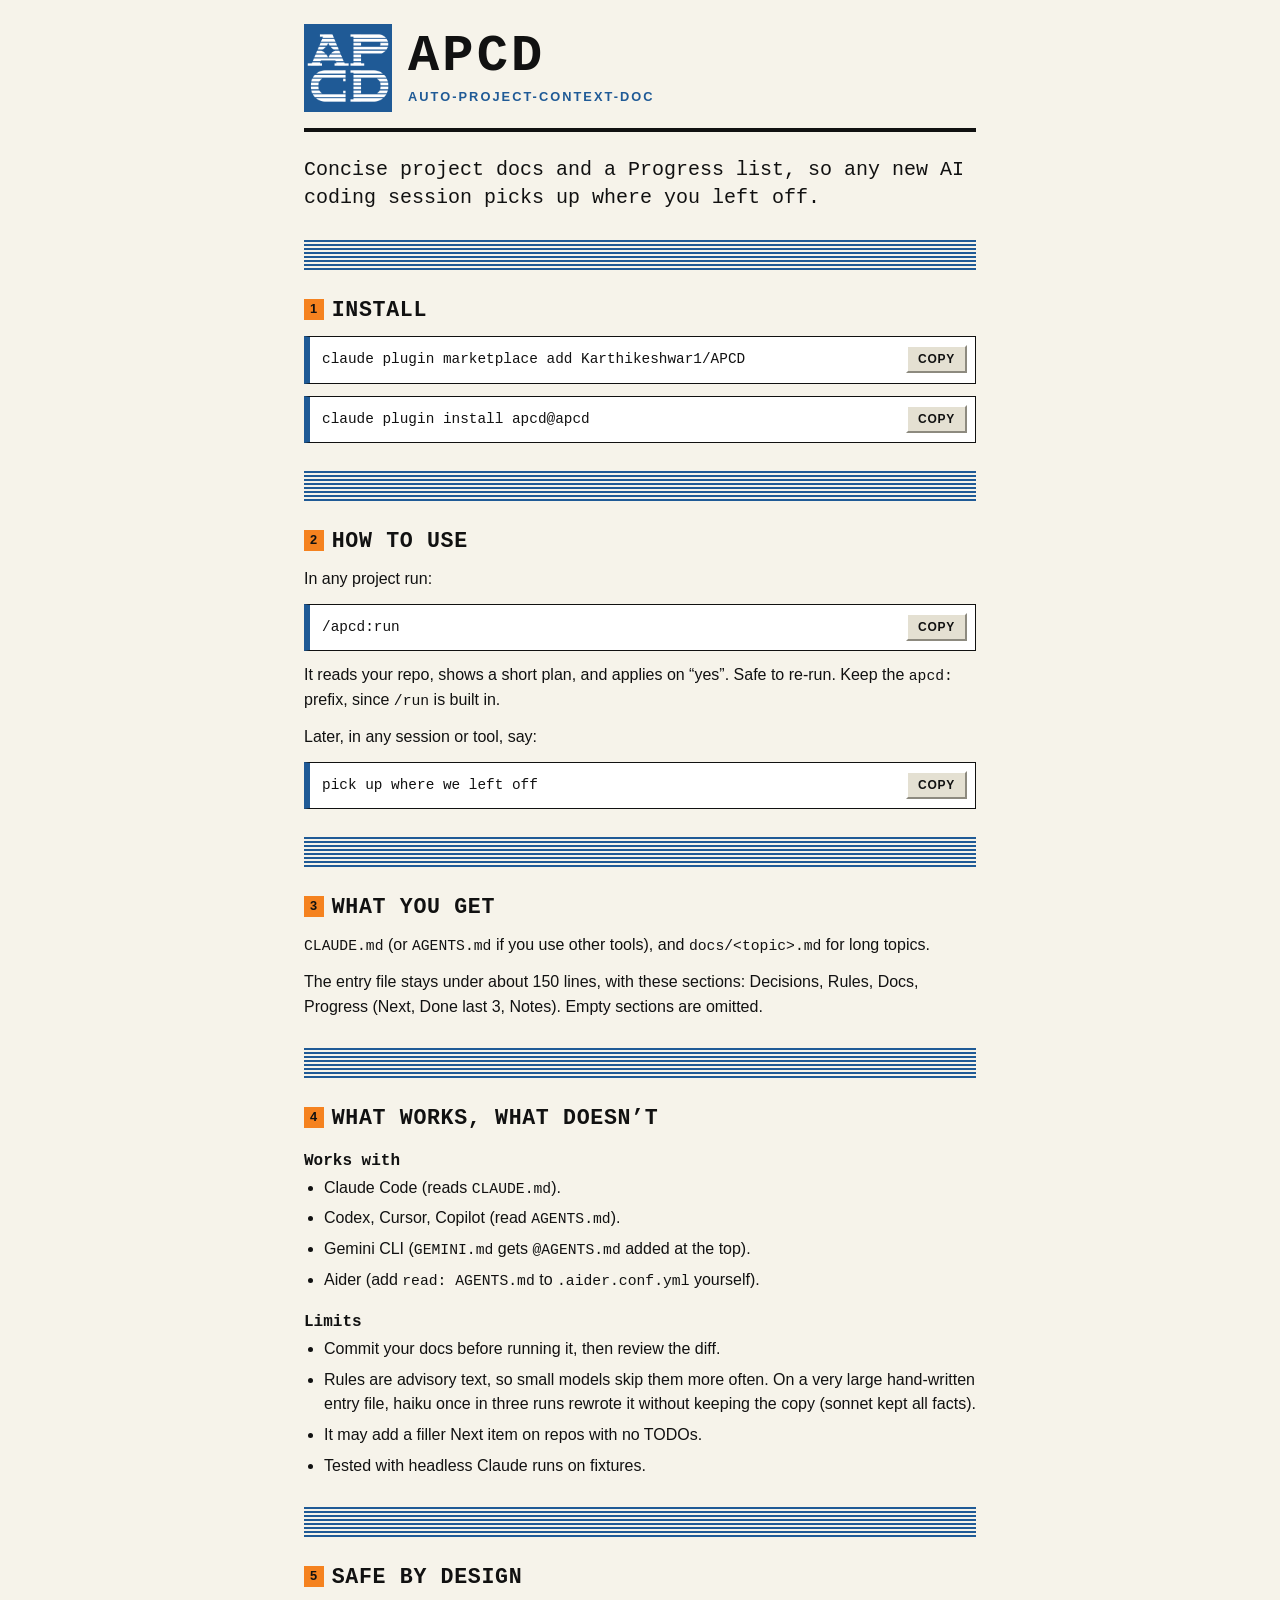
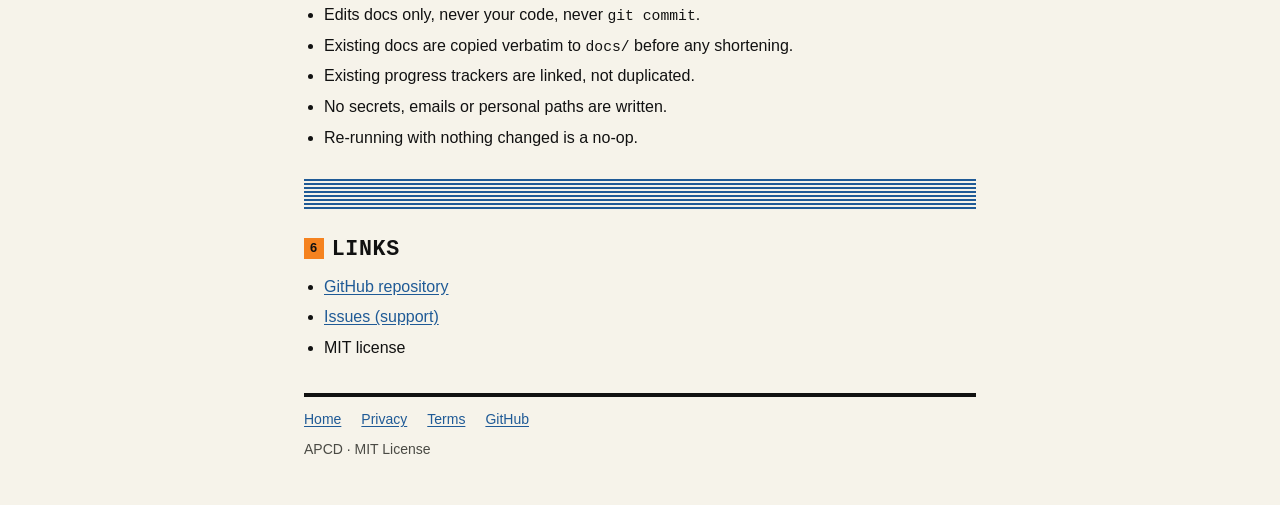
==== index.html @ a3ccbdb9 "Create site" ====
<!doctype html>
<html lang="en">
<head>
<meta charset="utf-8">
<meta name="viewport" content="width=device-width,initial-scale=1">
<title>APCD, Auto-Project-Context-Doc</title>
<meta name="description" content="APCD is a Claude Code plugin that writes concise project docs and a Progress list, so any new AI coding session picks up where you left off.">
<link rel="canonical" href="https://karthikeshwar1.github.io/apcd-site/">
<link rel="icon" type="image/png" href="icon.png">
<link rel="apple-touch-icon" href="icon.png">
<meta property="og:type" content="website">
<meta property="og:title" content="APCD, Auto-Project-Context-Doc">
<meta property="og:description" content="Concise project docs and a Progress list, so any new AI coding session picks up where you left off.">
<meta property="og:url" content="https://karthikeshwar1.github.io/apcd-site/">
<meta property="og:image" content="https://karthikeshwar1.github.io/apcd-site/icon.png">
<meta name="twitter:card" content="summary">
<meta name="color-scheme" content="light dark">
<link rel="stylesheet" href="style.css">
<script src="script.js" defer></script>
</head>
<body>
<a class="skip" href="#main">Skip to content</a>
<div class="page">
<header class="mast">
  <img src="icon.png" width="88" height="88" alt="APCD logo: white slab letters A P C D in eight horizontal stripes on blue">
  <div>
    <h1>APCD</h1>
    <p class="sub">Auto-Project-Context-Doc</p>
  </div>
</header>

<main id="main">
<p class="tag">Concise project docs and a Progress list, so any new AI coding session picks up where you left off.</p>

<hr class="stripes">
<section id="install" aria-labelledby="h-install">
<h2 id="h-install"><span class="n">1</span>Install</h2>
<div class="code"><pre>claude plugin marketplace add Karthikeshwar1/APCD</pre></div>
<div class="code"><pre>claude plugin install apcd@apcd</pre></div>
</section>

<hr class="stripes">
<section id="use" aria-labelledby="h-use">
<h2 id="h-use"><span class="n">2</span>How to use</h2>
<p>In any project run:</p>
<div class="code"><pre>/apcd:run</pre></div>
<p>It reads your repo, shows a short plan, and applies on &ldquo;yes&rdquo;. Safe to re-run. Keep the <code>apcd:</code> prefix, since <code>/run</code> is built in.</p>
<p>Later, in any session or tool, say:</p>
<div class="code"><pre>pick up where we left off</pre></div>
</section>

<hr class="stripes">
<section id="output" aria-labelledby="h-output">
<h2 id="h-output"><span class="n">3</span>What you get</h2>
<p><code>CLAUDE.md</code> (or <code>AGENTS.md</code> if you use other tools), and <code>docs/&lt;topic&gt;.md</code> for long topics.</p>
<p>The entry file stays under about 150 lines, with these sections: Decisions, Rules, Docs, Progress (Next, Done last 3, Notes). Empty sections are omitted.</p>
</section>

<hr class="stripes">
<section id="compat" aria-labelledby="h-compat">
<h2 id="h-compat"><span class="n">4</span>What works, what doesn&rsquo;t</h2>
<h3>Works with</h3>
<ul>
<li>Claude Code (reads <code>CLAUDE.md</code>).</li>
<li>Codex, Cursor, Copilot (read <code>AGENTS.md</code>).</li>
<li>Gemini CLI (<code>GEMINI.md</code> gets <code>@AGENTS.md</code> added at the top).</li>
<li>Aider (add <code>read: AGENTS.md</code> to <code>.aider.conf.yml</code> yourself).</li>
</ul>
<h3>Limits</h3>
<ul>
<li>Commit your docs before running it, then review the diff.</li>
<li>Rules are advisory text, so small models skip them more often. On a very large hand-written entry file, haiku once in three runs rewrote it without keeping the copy (sonnet kept all facts).</li>
<li>It may add a filler Next item on repos with no TODOs.</li>
<li>Tested with headless Claude runs on fixtures.</li>
</ul>
</section>

<hr class="stripes">
<section id="safe" aria-labelledby="h-safe">
<h2 id="h-safe"><span class="n">5</span>Safe by design</h2>
<ul>
<li>Edits docs only, never your code, never <code>git commit</code>.</li>
<li>Existing docs are copied verbatim to <code>docs/</code> before any shortening.</li>
<li>Existing progress trackers are linked, not duplicated.</li>
<li>No secrets, emails or personal paths are written.</li>
<li>Re-running with nothing changed is a no-op.</li>
</ul>
</section>

<hr class="stripes">
<section id="links" aria-labelledby="h-links">
<h2 id="h-links"><span class="n">6</span>Links</h2>
<ul>
<li><a href="https://github.com/Karthikeshwar1/APCD">GitHub repository</a></li>
<li><a href="https://github.com/Karthikeshwar1/APCD/issues">Issues (support)</a></li>
<li>MIT license</li>
</ul>
</section>
</main>

<footer>
<nav aria-label="Footer"><ul>
<li><a href="./">Home</a></li>
<li><a href="privacy/">Privacy</a></li>
<li><a href="terms/">Terms</a></li>
<li><a href="https://github.com/Karthikeshwar1/APCD">GitHub</a></li>
</ul></nav>
<p>APCD &middot; MIT License</p>
</footer>
</div>
<div id="live" class="sr" role="status" aria-live="polite"></div>
</body>
</html>
---- style.css ----
:root{
  --paper:#F6F3EA;--ink:#111;--muted:#4a4a44;--blue:#1F5A96;--orange:#F5821F;
  --rule:#111;--code-bg:#fff;--btn:#E4E0D2;--btn-hi:#fff;--btn-lo:#8d8a7f;--link:#1F5A96;
  --head:Rockwell,"Rockwell Nova","Roboto Slab","Courier New",Georgia,serif;
  --body:Helvetica,"Helvetica Neue",Arial,sans-serif;
  --mono:"Courier New",Courier,monospace;
}
@media (prefers-color-scheme:dark){
  :root:not([data-theme=light]){
    --paper:#0B1F3A;--ink:#E9E6D6;--muted:#B3BCC9;--blue:#9CC3F0;--rule:#E9E6D6;
    --code-bg:#07162B;--btn:#1B3D68;--btn-hi:#4a74a8;--btn-lo:#04101f;--link:#9CC3F0;
  }
}
*{box-sizing:border-box}
html{font-size:100%;-webkit-text-size-adjust:100%}
body{margin:0;background:var(--paper);color:var(--ink);font:1rem/1.55 var(--body)}
.page{max-width:44rem;margin:0 auto;padding:0 16px 32px}
a{color:var(--link);text-underline-offset:2px}
a:focus-visible,button:focus-visible{outline:3px solid var(--orange);outline-offset:2px}
.skip{position:absolute;left:-999px}
.skip:focus{left:16px;top:8px;background:var(--paper);padding:4px 8px;z-index:9}
header.mast{display:flex;gap:16px;align-items:center;padding:24px 0 16px;border-bottom:4px solid var(--ink)}
header.mast img{width:88px;height:88px;flex:none;display:block}
.mast h1{margin:0;font:900 clamp(2rem,9vw,3.25rem)/1 var(--head);letter-spacing:.06em}
.mast p.sub{margin:6px 0 0;font:700 .8rem/1.3 var(--body);letter-spacing:.16em;text-transform:uppercase;color:var(--blue)}
a.mast-link{display:flex;gap:16px;align-items:center;color:inherit;text-decoration:none}
.tag{font:400 1.25rem/1.4 var(--head);margin:24px 0}
h2{font:900 1.35rem/1.2 var(--head);letter-spacing:.03em;margin:0 0 12px;text-transform:uppercase}
h2 .n{display:inline-block;background:var(--orange);color:#111;font:700 .8rem/1 var(--body);padding:4px 6px;margin-right:8px;vertical-align:3px;letter-spacing:.05em}
h3{font:700 1rem var(--head);margin:20px 0 6px}
section{margin:0}
.stripes{height:30px;margin:28px 0;border:0;background:repeating-linear-gradient(to bottom,var(--blue) 0 2px,transparent 2px 4px)}
p,ul{margin:0 0 12px}
ul{padding-left:1.25rem}
li{margin-bottom:6px}
.code{position:relative;margin:0 0 12px;background:var(--code-bg);border:1px solid var(--rule);border-left:6px solid var(--blue)}
.code pre{margin:0;padding:12px 84px 12px 12px;overflow-x:auto;font:.9rem/1.5 var(--mono)}
.code button{position:absolute;top:8px;right:8px;font:700 .75rem var(--body);letter-spacing:.06em;text-transform:uppercase;color:var(--ink);background:var(--btn);padding:5px 10px;border:2px solid;border-color:var(--btn-hi) var(--btn-lo) var(--btn-lo) var(--btn-hi);border-radius:0;cursor:pointer}
.code button:active{border-color:var(--btn-lo) var(--btn-hi) var(--btn-hi) var(--btn-lo)}
code{font:.92em var(--mono)}
dl.spec{margin:0 0 12px}
dl.spec dt{font-weight:700;margin-top:10px}
dl.spec dd{margin:0}
.note{border:1px solid var(--rule);padding:12px 14px;background:var(--code-bg);margin:0 0 12px}
footer{border-top:4px solid var(--ink);margin-top:32px;padding-top:12px;font-size:.875rem;color:var(--muted)}
footer nav ul{list-style:none;padding:0;margin:0 0 8px;display:flex;flex-wrap:wrap;gap:4px 20px}
footer li{margin:0}
.sr{position:absolute;width:1px;height:1px;overflow:hidden;clip:rect(0 0 0 0);white-space:nowrap}
.code button{display:none}
.js .code button{display:block}
@media (max-width:360px){header.mast img{width:64px;height:64px}.code pre{padding-right:12px;padding-bottom:48px}.code button{top:auto;bottom:8px}}
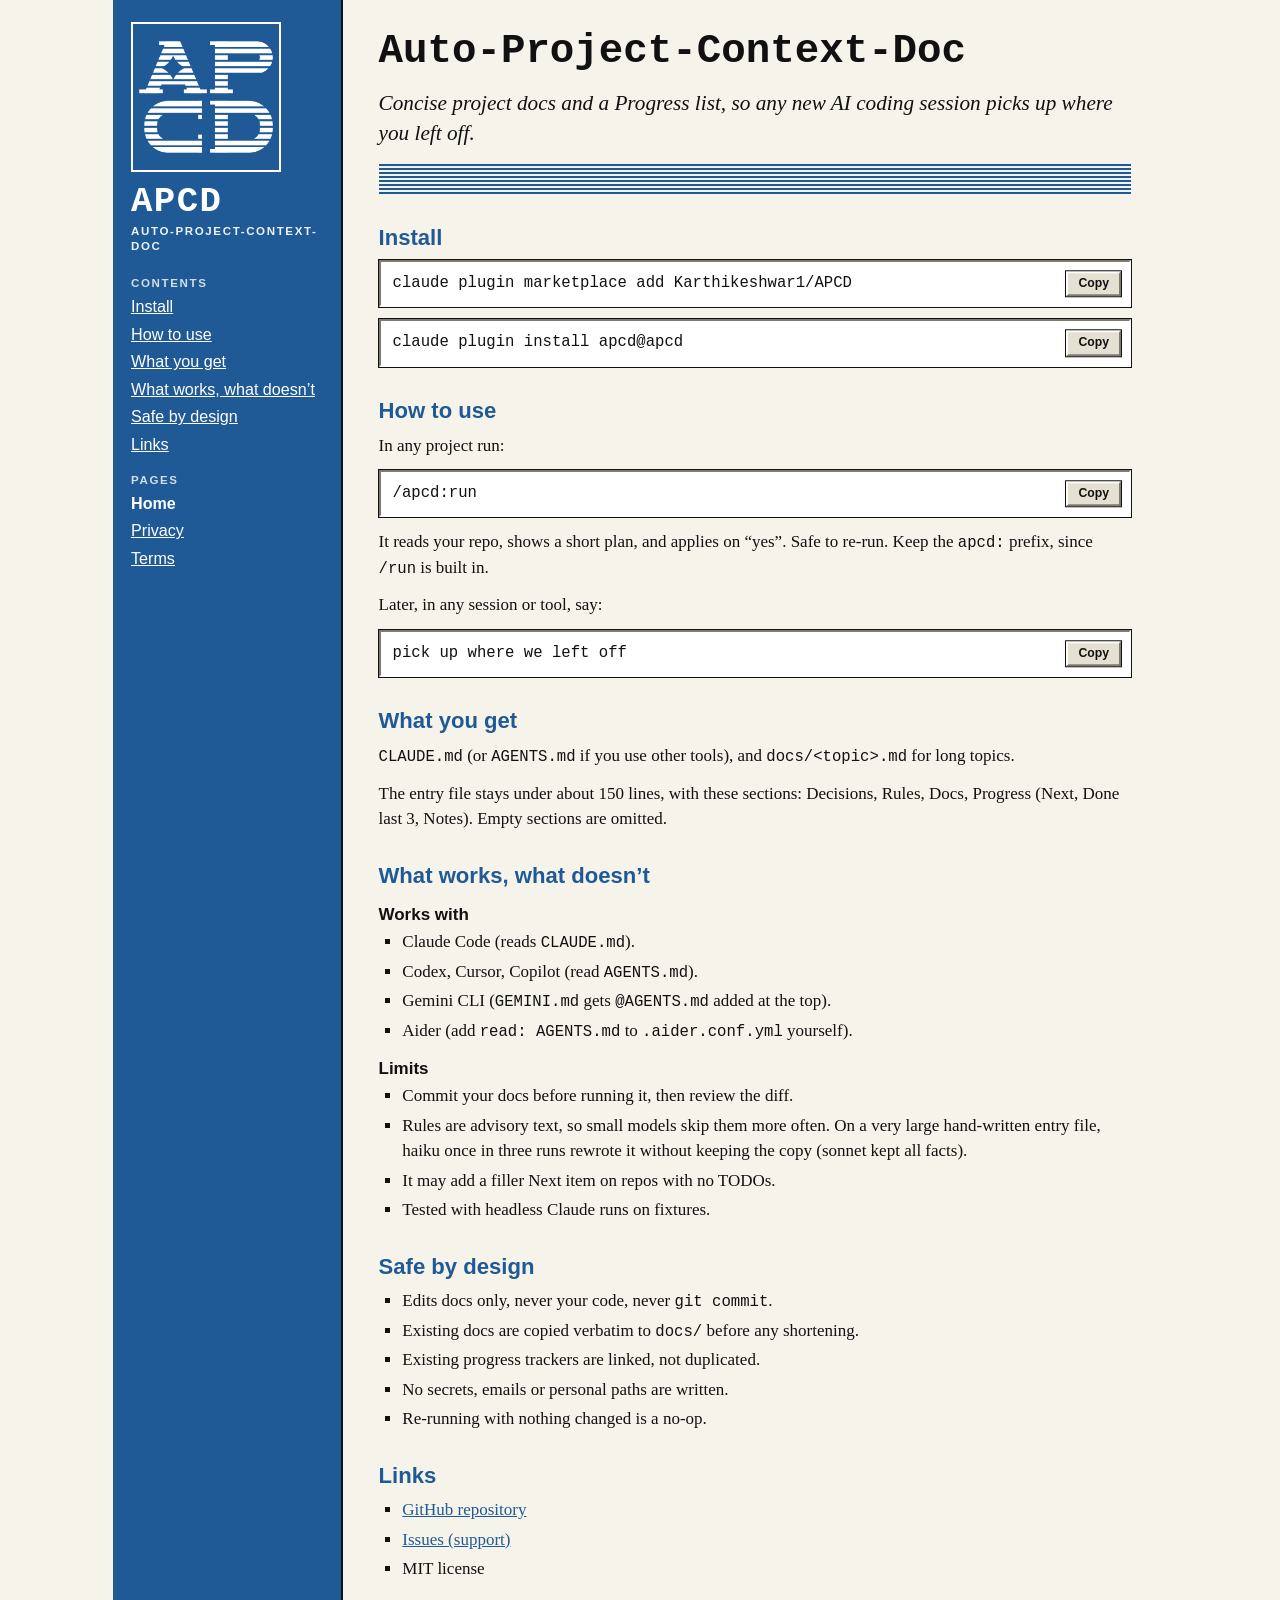
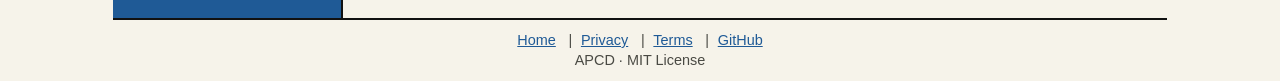
==== commit f723e56c: "Site design polish" ====
--- a/index.html
+++ b/index.html
@@ -21,27 +21,28 @@
 <body>
 <a class="skip" href="#main">Skip to content</a>
 <div class="page">
-<header class="mast">
-  <img src="icon.png" width="88" height="88" alt="APCD logo: white slab letters A P C D in eight horizontal stripes on blue">
-  <div>
-    <h1>APCD</h1>
-    <p class="sub">Auto-Project-Context-Doc</p>
-  </div>
-</header>
+<aside class="side">
+  <a class="brand" href="./">
+    <img src="icon.png" width="150" height="150" alt="APCD logo: white slab letters A P C D in eight horizontal stripes on blue">
+    <div><p class="name">APCD</p><p class="sub">Auto-Project-Context-Doc</p></div>
+  </a>
+<nav aria-label="On this page"><p>Contents</p><ul>
+<li><a href="#install">Install</a></li><li><a href="#use">How to use</a></li><li><a href="#output">What you get</a></li><li><a href="#compat">What works, what doesn&rsquo;t</a></li><li><a href="#safe">Safe by design</a></li><li><a href="#links">Links</a></li></ul></nav>
+<nav aria-label="Site"><p>Pages</p><ul><li><a href="./" aria-current="page">Home</a></li><li><a href="privacy/">Privacy</a></li><li><a href="terms/">Terms</a></li></ul></nav>
+</aside>
+<main id="main">
+<h1>Auto-Project-Context-Doc</h1>
+<p class="tag">Concise project docs and a Progress list, so any new AI coding session picks up where you left off.</p>
+<hr class="stripes">
 
-<main id="main">
-<p class="tag">Concise project docs and a Progress list, so any new AI coding session picks up where you left off.</p>
-
-<hr class="stripes">
 <section id="install" aria-labelledby="h-install">
-<h2 id="h-install"><span class="n">1</span>Install</h2>
+<h2 id="h-install">Install</h2>
 <div class="code"><pre>claude plugin marketplace add Karthikeshwar1/APCD</pre></div>
 <div class="code"><pre>claude plugin install apcd@apcd</pre></div>
 </section>
 
-<hr class="stripes">
 <section id="use" aria-labelledby="h-use">
-<h2 id="h-use"><span class="n">2</span>How to use</h2>
+<h2 id="h-use">How to use</h2>
 <p>In any project run:</p>
 <div class="code"><pre>/apcd:run</pre></div>
 <p>It reads your repo, shows a short plan, and applies on &ldquo;yes&rdquo;. Safe to re-run. Keep the <code>apcd:</code> prefix, since <code>/run</code> is built in.</p>
@@ -49,16 +50,14 @@
 <div class="code"><pre>pick up where we left off</pre></div>
 </section>
 
-<hr class="stripes">
 <section id="output" aria-labelledby="h-output">
-<h2 id="h-output"><span class="n">3</span>What you get</h2>
+<h2 id="h-output">What you get</h2>
 <p><code>CLAUDE.md</code> (or <code>AGENTS.md</code> if you use other tools), and <code>docs/&lt;topic&gt;.md</code> for long topics.</p>
 <p>The entry file stays under about 150 lines, with these sections: Decisions, Rules, Docs, Progress (Next, Done last 3, Notes). Empty sections are omitted.</p>
 </section>
 
-<hr class="stripes">
 <section id="compat" aria-labelledby="h-compat">
-<h2 id="h-compat"><span class="n">4</span>What works, what doesn&rsquo;t</h2>
+<h2 id="h-compat">What works, what doesn&rsquo;t</h2>
 <h3>Works with</h3>
 <ul>
 <li>Claude Code (reads <code>CLAUDE.md</code>).</li>
@@ -75,9 +74,8 @@
 </ul>
 </section>
 
-<hr class="stripes">
 <section id="safe" aria-labelledby="h-safe">
-<h2 id="h-safe"><span class="n">5</span>Safe by design</h2>
+<h2 id="h-safe">Safe by design</h2>
 <ul>
 <li>Edits docs only, never your code, never <code>git commit</code>.</li>
 <li>Existing docs are copied verbatim to <code>docs/</code> before any shortening.</li>
@@ -87,9 +85,8 @@
 </ul>
 </section>
 
-<hr class="stripes">
 <section id="links" aria-labelledby="h-links">
-<h2 id="h-links"><span class="n">6</span>Links</h2>
+<h2 id="h-links">Links</h2>
 <ul>
 <li><a href="https://github.com/Karthikeshwar1/APCD">GitHub repository</a></li>
 <li><a href="https://github.com/Karthikeshwar1/APCD/issues">Issues (support)</a></li>
@@ -97,7 +94,6 @@
 </ul>
 </section>
 </main>
-
 <footer>
 <nav aria-label="Footer"><ul>
 <li><a href="./">Home</a></li>
--- a/style.css
+++ b/style.css
@@ -1,51 +1,71 @@
 :root{
   --paper:#F6F3EA;--ink:#111;--muted:#4a4a44;--blue:#1F5A96;--orange:#F5821F;
-  --rule:#111;--code-bg:#fff;--btn:#E4E0D2;--btn-hi:#fff;--btn-lo:#8d8a7f;--link:#1F5A96;
-  --head:Rockwell,"Rockwell Nova","Roboto Slab","Courier New",Georgia,serif;
-  --body:Helvetica,"Helvetica Neue",Arial,sans-serif;
+  --link:#1F5A96;--visited:#5a3a8a;--code-bg:#fff;--btn:#E4E0D2;--hi:#fff;--lo:#7d7a70;
+  --side-bg:#1F5A96;--side-fg:#fff;
+  --slab:Rockwell,"Rockwell Extra Bold","Roboto Slab","Courier New",Georgia,serif;
+  --body:"Times New Roman",Times,"Liberation Serif",serif;
+  --sans:Helvetica,"Helvetica Neue",Arial,sans-serif;
   --mono:"Courier New",Courier,monospace;
 }
 @media (prefers-color-scheme:dark){
   :root:not([data-theme=light]){
-    --paper:#0B1F3A;--ink:#E9E6D6;--muted:#B3BCC9;--blue:#9CC3F0;--rule:#E9E6D6;
-    --code-bg:#07162B;--btn:#1B3D68;--btn-hi:#4a74a8;--btn-lo:#04101f;--link:#9CC3F0;
+    --paper:#0B1F3A;--ink:#E9E6D6;--muted:#B3BCC9;--blue:#9CC3F0;--link:#9CC3F0;--visited:#C6AEE8;
+    --code-bg:#07162B;--btn:#1B3D68;--hi:#4a74a8;--lo:#04101f;--side-bg:#12335c;--side-fg:#E9E6D6;
   }
 }
 *{box-sizing:border-box}
-html{font-size:100%;-webkit-text-size-adjust:100%}
-body{margin:0;background:var(--paper);color:var(--ink);font:1rem/1.55 var(--body)}
-.page{max-width:44rem;margin:0 auto;padding:0 16px 32px}
-a{color:var(--link);text-underline-offset:2px}
+html{font-size:106.25%;-webkit-text-size-adjust:100%}
+body{margin:0;background:var(--paper);color:var(--ink);font:1rem/1.5 var(--body)}
+a{color:var(--link)}
+a:visited{color:var(--visited)}
 a:focus-visible,button:focus-visible{outline:3px solid var(--orange);outline-offset:2px}
 .skip{position:absolute;left:-999px}
 .skip:focus{left:16px;top:8px;background:var(--paper);padding:4px 8px;z-index:9}
-header.mast{display:flex;gap:16px;align-items:center;padding:24px 0 16px;border-bottom:4px solid var(--ink)}
-header.mast img{width:88px;height:88px;flex:none;display:block}
-.mast h1{margin:0;font:900 clamp(2rem,9vw,3.25rem)/1 var(--head);letter-spacing:.06em}
-.mast p.sub{margin:6px 0 0;font:700 .8rem/1.3 var(--body);letter-spacing:.16em;text-transform:uppercase;color:var(--blue)}
-a.mast-link{display:flex;gap:16px;align-items:center;color:inherit;text-decoration:none}
-.tag{font:400 1.25rem/1.4 var(--head);margin:24px 0}
-h2{font:900 1.35rem/1.2 var(--head);letter-spacing:.03em;margin:0 0 12px;text-transform:uppercase}
-h2 .n{display:inline-block;background:var(--orange);color:#111;font:700 .8rem/1 var(--body);padding:4px 6px;margin-right:8px;vertical-align:3px;letter-spacing:.05em}
-h3{font:700 1rem var(--head);margin:20px 0 6px}
-section{margin:0}
-.stripes{height:30px;margin:28px 0;border:0;background:repeating-linear-gradient(to bottom,var(--blue) 0 2px,transparent 2px 4px)}
+
+.page{display:grid;grid-template-columns:13.5rem minmax(0,1fr);max-width:62rem;margin:0 auto;min-height:100vh}
+aside.side{background:var(--side-bg);color:var(--side-fg);padding:22px 18px;border-right:2px solid var(--ink)}
+.side .brand{display:block;color:inherit;text-decoration:none}
+.side img{display:block;width:100%;max-width:150px;height:auto;aspect-ratio:1;border:2px solid var(--side-fg)}
+.side .name{font:900 2.1rem/1 var(--slab);letter-spacing:.04em;margin:12px 0 4px}
+.side .sub{font:700 .68rem/1.35 var(--sans);letter-spacing:.14em;text-transform:uppercase;margin:0 0 22px;opacity:.92}
+.side nav p{font:700 .68rem var(--sans);letter-spacing:.14em;text-transform:uppercase;margin:18px 0 6px;opacity:.8}
+.side nav ul{list-style:none;margin:0;padding:0;font:.95rem/1.4 var(--sans)}
+.side nav li{margin:0 0 5px}
+.side a,.side a:visited{color:var(--side-fg)}
+.side [aria-current=page]{font-weight:700;text-decoration:none}
+
+main{padding:28px 36px 24px}
+main h1{font:900 clamp(1.7rem,5vw,2.4rem)/1.15 var(--slab);margin:0 0 14px}
+.tag{font:italic 1.25rem/1.4 var(--body);margin:0 0 16px}
+.stripes{height:30px;margin:0 0 22px;border:0;background:repeating-linear-gradient(to bottom,var(--blue) 0 2px,transparent 2px 4px)}
+h2{font:700 1.3rem/1.25 var(--sans);color:var(--blue);margin:30px 0 8px}
+h3{font:700 1rem var(--sans);margin:16px 0 4px}
 p,ul{margin:0 0 12px}
-ul{padding-left:1.25rem}
-li{margin-bottom:6px}
-.code{position:relative;margin:0 0 12px;background:var(--code-bg);border:1px solid var(--rule);border-left:6px solid var(--blue)}
-.code pre{margin:0;padding:12px 84px 12px 12px;overflow-x:auto;font:.9rem/1.5 var(--mono)}
-.code button{position:absolute;top:8px;right:8px;font:700 .75rem var(--body);letter-spacing:.06em;text-transform:uppercase;color:var(--ink);background:var(--btn);padding:5px 10px;border:2px solid;border-color:var(--btn-hi) var(--btn-lo) var(--btn-lo) var(--btn-hi);border-radius:0;cursor:pointer}
-.code button:active{border-color:var(--btn-lo) var(--btn-hi) var(--btn-hi) var(--btn-lo)}
+ul{padding-left:1.4rem;list-style:square}
+li{margin-bottom:4px}
 code{font:.92em var(--mono)}
-dl.spec{margin:0 0 12px}
-dl.spec dt{font-weight:700;margin-top:10px}
-dl.spec dd{margin:0}
-.note{border:1px solid var(--rule);padding:12px 14px;background:var(--code-bg);margin:0 0 12px}
-footer{border-top:4px solid var(--ink);margin-top:32px;padding-top:12px;font-size:.875rem;color:var(--muted)}
-footer nav ul{list-style:none;padding:0;margin:0 0 8px;display:flex;flex-wrap:wrap;gap:4px 20px}
-footer li{margin:0}
+
+.code{position:relative;margin:0 0 12px;background:var(--code-bg);border:2px solid;border-color:var(--lo) var(--hi) var(--hi) var(--lo);outline:1px solid var(--ink)}
+.code pre{margin:0;padding:10px 78px 10px 12px;overflow-x:auto;font:.92rem/1.5 var(--mono)}
+.code button{display:none;position:absolute;top:50%;right:8px;transform:translateY(-50%);font:700 .72rem var(--sans);color:var(--ink);background:var(--btn);padding:4px 10px;border:2px solid;border-color:var(--hi) var(--lo) var(--lo) var(--hi);outline:1px solid var(--ink);border-radius:0;cursor:pointer;line-height:1.1}
+.js .code button{display:block}
+.code button:active{border-color:var(--lo) var(--hi) var(--hi) var(--lo)}
+
+footer{grid-column:1/-1;border-top:2px solid var(--ink);padding:12px 16px;text-align:center;font:.85rem var(--sans);color:var(--muted)}
+footer ul{list-style:none;margin:0 0 4px;padding:0}
+footer li{display:inline;margin:0}
+footer li+li::before{content:"|";margin:0 .6em}
+footer p{margin:0}
 .sr{position:absolute;width:1px;height:1px;overflow:hidden;clip:rect(0 0 0 0);white-space:nowrap}
-.code button{display:none}
-.js .code button{display:block}
-@media (max-width:360px){header.mast img{width:64px;height:64px}.code pre{padding-right:12px;padding-bottom:48px}.code button{top:auto;bottom:8px}}
+
+@media (max-width:700px){
+  .page{display:block}
+  aside.side{border-right:0;border-bottom:2px solid var(--ink);padding:16px}
+  .side .brand{display:flex;gap:14px;align-items:center}
+  .side img{width:72px;flex:none}
+  .side .name{margin:0 0 2px;font-size:1.9rem}
+  .side .sub{margin:0}
+  .side nav ul{display:flex;flex-wrap:wrap;gap:2px 16px}
+  main{padding:20px 16px}
+}
+@media (max-width:360px){.code pre{padding-right:12px;padding-bottom:44px}.code button{top:auto;bottom:8px;transform:none}}
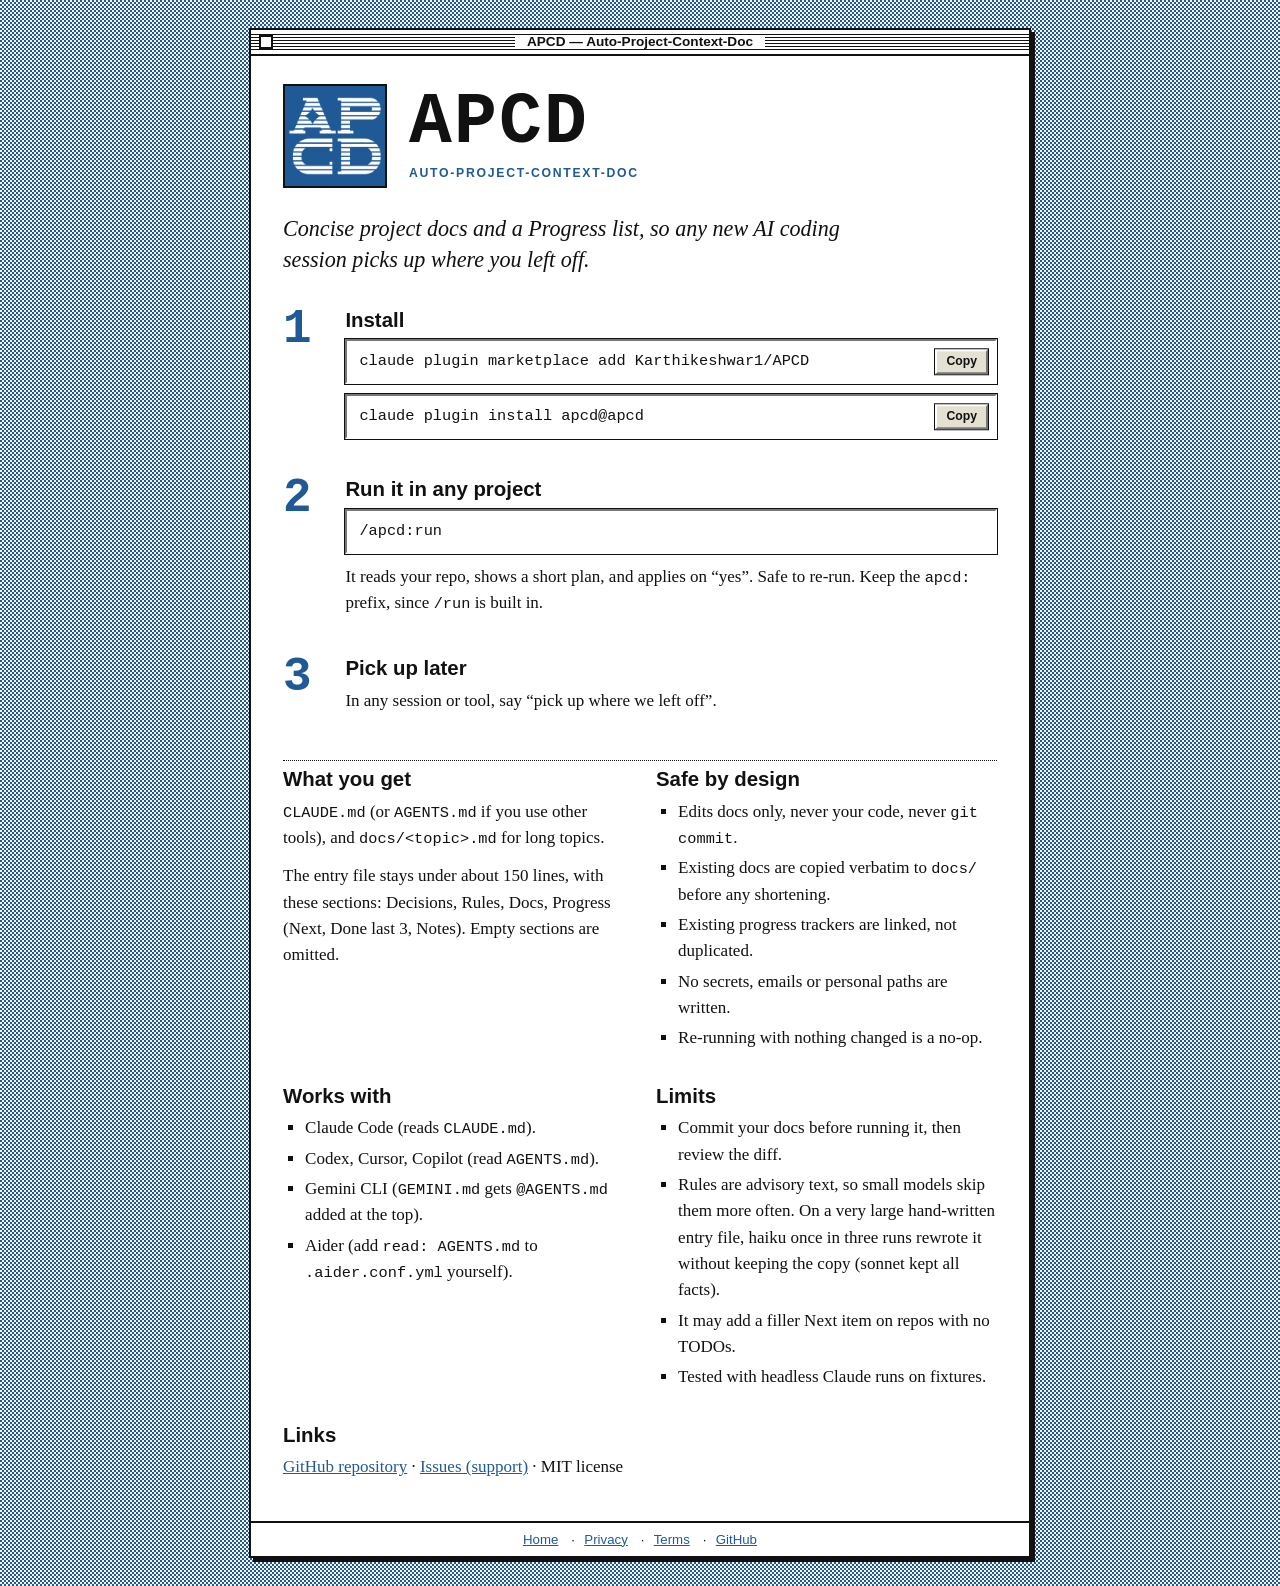
==== commit fedcecad: "Polish UI" ====
--- a/index.html
+++ b/index.html
@@ -20,60 +20,43 @@
 </head>
 <body>
 <a class="skip" href="#main">Skip to content</a>
-<div class="page">
-<aside class="side">
-  <a class="brand" href="./">
-    <img src="icon.png" width="150" height="150" alt="APCD logo: white slab letters A P C D in eight horizontal stripes on blue">
-    <div><p class="name">APCD</p><p class="sub">Auto-Project-Context-Doc</p></div>
-  </a>
-<nav aria-label="On this page"><p>Contents</p><ul>
-<li><a href="#install">Install</a></li><li><a href="#use">How to use</a></li><li><a href="#output">What you get</a></li><li><a href="#compat">What works, what doesn&rsquo;t</a></li><li><a href="#safe">Safe by design</a></li><li><a href="#links">Links</a></li></ul></nav>
-<nav aria-label="Site"><p>Pages</p><ul><li><a href="./" aria-current="page">Home</a></li><li><a href="privacy/">Privacy</a></li><li><a href="terms/">Terms</a></li></ul></nav>
-</aside>
+<div class="window">
+<div class="titlebar" aria-hidden="true"><i></i><span>APCD &mdash; Auto-Project-Context-Doc</span></div>
+<div class="pane">
+<header class="mast">
+  <img src="icon.png" width="104" height="104" alt="APCD logo: white slab letters A P C D in eight horizontal stripes on blue">
+  <div><h1>APCD</h1><p class="sub">Auto-Project-Context-Doc</p></div>
+</header>
 <main id="main">
-<h1>Auto-Project-Context-Doc</h1>
 <p class="tag">Concise project docs and a Progress list, so any new AI coding session picks up where you left off.</p>
-<hr class="stripes">
 
-<section id="install" aria-labelledby="h-install">
-<h2 id="h-install">Install</h2>
+<section class="step" id="install" aria-labelledby="h-install">
+<span class="num" aria-hidden="true">1</span>
+<div><h2 id="h-install">Install</h2>
 <div class="code"><pre>claude plugin marketplace add Karthikeshwar1/APCD</pre></div>
-<div class="code"><pre>claude plugin install apcd@apcd</pre></div>
+<div class="code"><pre>claude plugin install apcd@apcd</pre></div></div>
 </section>
 
-<section id="use" aria-labelledby="h-use">
-<h2 id="h-use">How to use</h2>
-<p>In any project run:</p>
-<div class="code"><pre>/apcd:run</pre></div>
-<p>It reads your repo, shows a short plan, and applies on &ldquo;yes&rdquo;. Safe to re-run. Keep the <code>apcd:</code> prefix, since <code>/run</code> is built in.</p>
-<p>Later, in any session or tool, say:</p>
-<div class="code"><pre>pick up where we left off</pre></div>
+<section class="step" id="use" aria-labelledby="h-use">
+<span class="num" aria-hidden="true">2</span>
+<div><h2 id="h-use">Run it in any project</h2>
+<div class="code nocopy"><pre>/apcd:run</pre></div>
+<p>It reads your repo, shows a short plan, and applies on &ldquo;yes&rdquo;. Safe to re-run. Keep the <code>apcd:</code> prefix, since <code>/run</code> is built in.</p></div>
 </section>
 
+<section class="step" id="resume" aria-labelledby="h-resume">
+<span class="num" aria-hidden="true">3</span>
+<div><h2 id="h-resume">Pick up later</h2>
+<p>In any session or tool, say <q>pick up where we left off</q>.</p></div>
+</section>
+
+<div class="ref">
+<div class="cols">
 <section id="output" aria-labelledby="h-output">
 <h2 id="h-output">What you get</h2>
 <p><code>CLAUDE.md</code> (or <code>AGENTS.md</code> if you use other tools), and <code>docs/&lt;topic&gt;.md</code> for long topics.</p>
 <p>The entry file stays under about 150 lines, with these sections: Decisions, Rules, Docs, Progress (Next, Done last 3, Notes). Empty sections are omitted.</p>
 </section>
-
-<section id="compat" aria-labelledby="h-compat">
-<h2 id="h-compat">What works, what doesn&rsquo;t</h2>
-<h3>Works with</h3>
-<ul>
-<li>Claude Code (reads <code>CLAUDE.md</code>).</li>
-<li>Codex, Cursor, Copilot (read <code>AGENTS.md</code>).</li>
-<li>Gemini CLI (<code>GEMINI.md</code> gets <code>@AGENTS.md</code> added at the top).</li>
-<li>Aider (add <code>read: AGENTS.md</code> to <code>.aider.conf.yml</code> yourself).</li>
-</ul>
-<h3>Limits</h3>
-<ul>
-<li>Commit your docs before running it, then review the diff.</li>
-<li>Rules are advisory text, so small models skip them more often. On a very large hand-written entry file, haiku once in three runs rewrote it without keeping the copy (sonnet kept all facts).</li>
-<li>It may add a filler Next item on repos with no TODOs.</li>
-<li>Tested with headless Claude runs on fixtures.</li>
-</ul>
-</section>
-
 <section id="safe" aria-labelledby="h-safe">
 <h2 id="h-safe">Safe by design</h2>
 <ul>
@@ -84,16 +67,34 @@
 <li>Re-running with nothing changed is a no-op.</li>
 </ul>
 </section>
-
+</div>
+<div class="cols">
+<section id="compat" aria-labelledby="h-compat">
+<h2 id="h-compat">Works with</h2>
+<ul>
+<li>Claude Code (reads <code>CLAUDE.md</code>).</li>
+<li>Codex, Cursor, Copilot (read <code>AGENTS.md</code>).</li>
+<li>Gemini CLI (<code>GEMINI.md</code> gets <code>@AGENTS.md</code> added at the top).</li>
+<li>Aider (add <code>read: AGENTS.md</code> to <code>.aider.conf.yml</code> yourself).</li>
+</ul>
+</section>
+<section id="limits" aria-labelledby="h-limits">
+<h2 id="h-limits">Limits</h2>
+<ul>
+<li>Commit your docs before running it, then review the diff.</li>
+<li>Rules are advisory text, so small models skip them more often. On a very large hand-written entry file, haiku once in three runs rewrote it without keeping the copy (sonnet kept all facts).</li>
+<li>It may add a filler Next item on repos with no TODOs.</li>
+<li>Tested with headless Claude runs on fixtures.</li>
+</ul>
+</section>
+</div>
 <section id="links" aria-labelledby="h-links">
 <h2 id="h-links">Links</h2>
-<ul>
-<li><a href="https://github.com/Karthikeshwar1/APCD">GitHub repository</a></li>
-<li><a href="https://github.com/Karthikeshwar1/APCD/issues">Issues (support)</a></li>
-<li>MIT license</li>
-</ul>
+<p><a href="https://github.com/Karthikeshwar1/APCD">GitHub repository</a> &middot; <a href="https://github.com/Karthikeshwar1/APCD/issues">Issues (support)</a> &middot; MIT license</p>
 </section>
+</div>
 </main>
+</div>
 <footer>
 <nav aria-label="Footer"><ul>
 <li><a href="./">Home</a></li>
@@ -101,7 +102,6 @@
 <li><a href="terms/">Terms</a></li>
 <li><a href="https://github.com/Karthikeshwar1/APCD">GitHub</a></li>
 </ul></nav>
-<p>APCD &middot; MIT License</p>
 </footer>
 </div>
 <div id="live" class="sr" role="status" aria-live="polite"></div>
--- a/style.css
+++ b/style.css
@@ -1,71 +1,78 @@
 :root{
-  --paper:#F6F3EA;--ink:#111;--muted:#4a4a44;--blue:#1F5A96;--orange:#F5821F;
-  --link:#1F5A96;--visited:#5a3a8a;--code-bg:#fff;--btn:#E4E0D2;--hi:#fff;--lo:#7d7a70;
-  --side-bg:#1F5A96;--side-fg:#fff;
+  --desk-a:#1F5A96;--desk-b:#F6F3EA;
+  --win:#fff;--ink:#111;--muted:#444;--blue:#1F5A96;--orange:#F5821F;
+  --link:#1F5A96;--visited:#5a3a8a;--field:#fff;--btn:#E4E0D2;--hi:#fff;--lo:#777;
   --slab:Rockwell,"Rockwell Extra Bold","Roboto Slab","Courier New",Georgia,serif;
   --body:"Times New Roman",Times,"Liberation Serif",serif;
-  --sans:Helvetica,"Helvetica Neue",Arial,sans-serif;
-  --mono:"Courier New",Courier,monospace;
+  --sans:Geneva,Helvetica,"Helvetica Neue",Arial,sans-serif;
+  --mono:Monaco,"Courier New",Courier,monospace;
 }
 @media (prefers-color-scheme:dark){
   :root:not([data-theme=light]){
-    --paper:#0B1F3A;--ink:#E9E6D6;--muted:#B3BCC9;--blue:#9CC3F0;--link:#9CC3F0;--visited:#C6AEE8;
-    --code-bg:#07162B;--btn:#1B3D68;--hi:#4a74a8;--lo:#04101f;--side-bg:#12335c;--side-fg:#E9E6D6;
+    --desk-a:#0B1F3A;--desk-b:#17375f;--win:#0E2A4D;--ink:#EDEBDD;--muted:#B8C2D0;--blue:#9CC3F0;
+    --link:#9CC3F0;--visited:#C6AEE8;--field:#07162B;--btn:#1B3D68;--hi:#4a74a8;--lo:#04101f;
   }
 }
 *{box-sizing:border-box}
 html{font-size:106.25%;-webkit-text-size-adjust:100%}
-body{margin:0;background:var(--paper);color:var(--ink);font:1rem/1.5 var(--body)}
+body{margin:0;padding:28px 16px;color:var(--ink);font:1rem/1.55 var(--body);
+  background-color:var(--desk-a);
+  background-image:conic-gradient(var(--desk-b) 25%,transparent 0 50%,var(--desk-b) 0 75%,transparent 0);
+  background-size:4px 4px}
 a{color:var(--link)}
 a:visited{color:var(--visited)}
 a:focus-visible,button:focus-visible{outline:3px solid var(--orange);outline-offset:2px}
 .skip{position:absolute;left:-999px}
-.skip:focus{left:16px;top:8px;background:var(--paper);padding:4px 8px;z-index:9}
+.skip:focus{left:16px;top:8px;background:var(--win);color:var(--ink);padding:4px 8px;z-index:9}
 
-.page{display:grid;grid-template-columns:13.5rem minmax(0,1fr);max-width:62rem;margin:0 auto;min-height:100vh}
-aside.side{background:var(--side-bg);color:var(--side-fg);padding:22px 18px;border-right:2px solid var(--ink)}
-.side .brand{display:block;color:inherit;text-decoration:none}
-.side img{display:block;width:100%;max-width:150px;height:auto;aspect-ratio:1;border:2px solid var(--side-fg)}
-.side .name{font:900 2.1rem/1 var(--slab);letter-spacing:.04em;margin:12px 0 4px}
-.side .sub{font:700 .68rem/1.35 var(--sans);letter-spacing:.14em;text-transform:uppercase;margin:0 0 22px;opacity:.92}
-.side nav p{font:700 .68rem var(--sans);letter-spacing:.14em;text-transform:uppercase;margin:18px 0 6px;opacity:.8}
-.side nav ul{list-style:none;margin:0;padding:0;font:.95rem/1.4 var(--sans)}
-.side nav li{margin:0 0 5px}
-.side a,.side a:visited{color:var(--side-fg)}
-.side [aria-current=page]{font-weight:700;text-decoration:none}
+.window{max-width:46rem;margin:0 auto;background:var(--win);border:2px solid var(--ink);box-shadow:4px 4px 0 var(--ink)}
+.titlebar{position:relative;height:26px;border-bottom:2px solid var(--ink);display:flex;align-items:center;justify-content:center;
+  background:repeating-linear-gradient(to bottom,var(--ink) 0 1px,transparent 1px 3px) center/100% 16px no-repeat,var(--win)}
+.titlebar span{background:var(--win);padding:0 12px;font:700 .8rem/1 var(--sans)}
+.titlebar i{position:absolute;left:8px;top:5px;width:14px;height:14px;background:var(--win);border:2px solid var(--ink)}
+.pane{padding:28px 32px 20px}
 
-main{padding:28px 36px 24px}
-main h1{font:900 clamp(1.7rem,5vw,2.4rem)/1.15 var(--slab);margin:0 0 14px}
-.tag{font:italic 1.25rem/1.4 var(--body);margin:0 0 16px}
-.stripes{height:30px;margin:0 0 22px;border:0;background:repeating-linear-gradient(to bottom,var(--blue) 0 2px,transparent 2px 4px)}
-h2{font:700 1.3rem/1.25 var(--sans);color:var(--blue);margin:30px 0 8px}
-h3{font:700 1rem var(--sans);margin:16px 0 4px}
+.mast{display:flex;gap:22px;align-items:center;margin-bottom:26px}
+.mast img{width:104px;height:104px;flex:none;display:block;border:2px solid var(--ink)}
+.mast h1{margin:0;font:900 clamp(2.6rem,11vw,4.2rem)/.95 var(--slab);letter-spacing:.03em}
+.mast .sub{margin:8px 0 0;font:700 .72rem/1.3 var(--sans);letter-spacing:.14em;text-transform:uppercase;color:var(--blue)}
+.mast a{color:inherit;text-decoration:none}
+.tag{font:italic 1.3rem/1.4 var(--body);margin:0 0 30px;max-width:34rem}
+
+.step{display:grid;grid-template-columns:3.2rem minmax(0,1fr);gap:0 8px;margin:0 0 26px}
+.step .num{font:900 2.8rem/1 var(--slab);color:var(--blue)}
+.step h2{margin:2px 0 6px}
+.step>div{grid-column:2}
+h2{font:700 1.2rem/1.25 var(--sans);margin:0 0 6px}
+h3{font:700 .95rem var(--sans);margin:14px 0 4px;color:var(--blue)}
 p,ul{margin:0 0 12px}
-ul{padding-left:1.4rem;list-style:square}
+ul{padding-left:1.3rem;list-style:square}
 li{margin-bottom:4px}
-code{font:.92em var(--mono)}
+code{font:.9em var(--mono)}
 
-.code{position:relative;margin:0 0 12px;background:var(--code-bg);border:2px solid;border-color:var(--lo) var(--hi) var(--hi) var(--lo);outline:1px solid var(--ink)}
-.code pre{margin:0;padding:10px 78px 10px 12px;overflow-x:auto;font:.92rem/1.5 var(--mono)}
-.code button{display:none;position:absolute;top:50%;right:8px;transform:translateY(-50%);font:700 .72rem var(--sans);color:var(--ink);background:var(--btn);padding:4px 10px;border:2px solid;border-color:var(--hi) var(--lo) var(--lo) var(--hi);outline:1px solid var(--ink);border-radius:0;cursor:pointer;line-height:1.1}
+.code{position:relative;margin:0 0 10px;background:var(--field);border:2px solid;border-color:var(--lo) var(--hi) var(--hi) var(--lo);outline:1px solid var(--ink)}
+.code pre{margin:0;padding:9px 82px 9px 12px;overflow-x:auto;font:.9rem/1.5 var(--mono)}
+.code button{display:none;position:absolute;top:50%;right:7px;transform:translateY(-50%);font:700 .72rem var(--sans);color:var(--ink);background:var(--btn);padding:4px 9px;border:2px solid;border-color:var(--hi) var(--lo) var(--lo) var(--hi);outline:1px solid var(--ink);border-radius:0;cursor:pointer;line-height:1.1}
 .js .code button{display:block}
 .code button:active{border-color:var(--lo) var(--hi) var(--hi) var(--lo)}
+.code.nocopy pre{padding-right:12px}
 
-footer{grid-column:1/-1;border-top:2px solid var(--ink);padding:12px 16px;text-align:center;font:.85rem var(--sans);color:var(--muted)}
-footer ul{list-style:none;margin:0 0 4px;padding:0}
+.ref{margin-top:34px;padding-top:6px;border-top:1px dotted var(--ink)}
+.cols{display:grid;grid-template-columns:1fr 1fr;gap:0 32px}
+.ref section{margin:0 0 20px}
+
+footer{border-top:2px solid var(--ink);padding:9px 16px;text-align:center;font:.78rem var(--sans);background:var(--win)}
+footer ul{list-style:none;margin:0;padding:0}
 footer li{display:inline;margin:0}
-footer li+li::before{content:"|";margin:0 .6em}
-footer p{margin:0}
+footer li+li::before{content:"\00b7";margin:0 .7em}
 .sr{position:absolute;width:1px;height:1px;overflow:hidden;clip:rect(0 0 0 0);white-space:nowrap}
 
-@media (max-width:700px){
-  .page{display:block}
-  aside.side{border-right:0;border-bottom:2px solid var(--ink);padding:16px}
-  .side .brand{display:flex;gap:14px;align-items:center}
-  .side img{width:72px;flex:none}
-  .side .name{margin:0 0 2px;font-size:1.9rem}
-  .side .sub{margin:0}
-  .side nav ul{display:flex;flex-wrap:wrap;gap:2px 16px}
-  main{padding:20px 16px}
+@media (max-width:640px){
+  body{padding:12px 8px}
+  .pane{padding:20px 16px 12px}
+  .cols{display:block}
+  .mast{gap:14px}.mast img{width:72px;height:72px}
+  .step{grid-template-columns:2.4rem minmax(0,1fr)}
+  .step .num{font-size:2.2rem}
 }
-@media (max-width:360px){.code pre{padding-right:12px;padding-bottom:44px}.code button{top:auto;bottom:8px;transform:none}}
+@media (max-width:360px){.code pre{padding-right:12px;padding-bottom:42px}.code button{top:auto;bottom:6px;transform:none}}
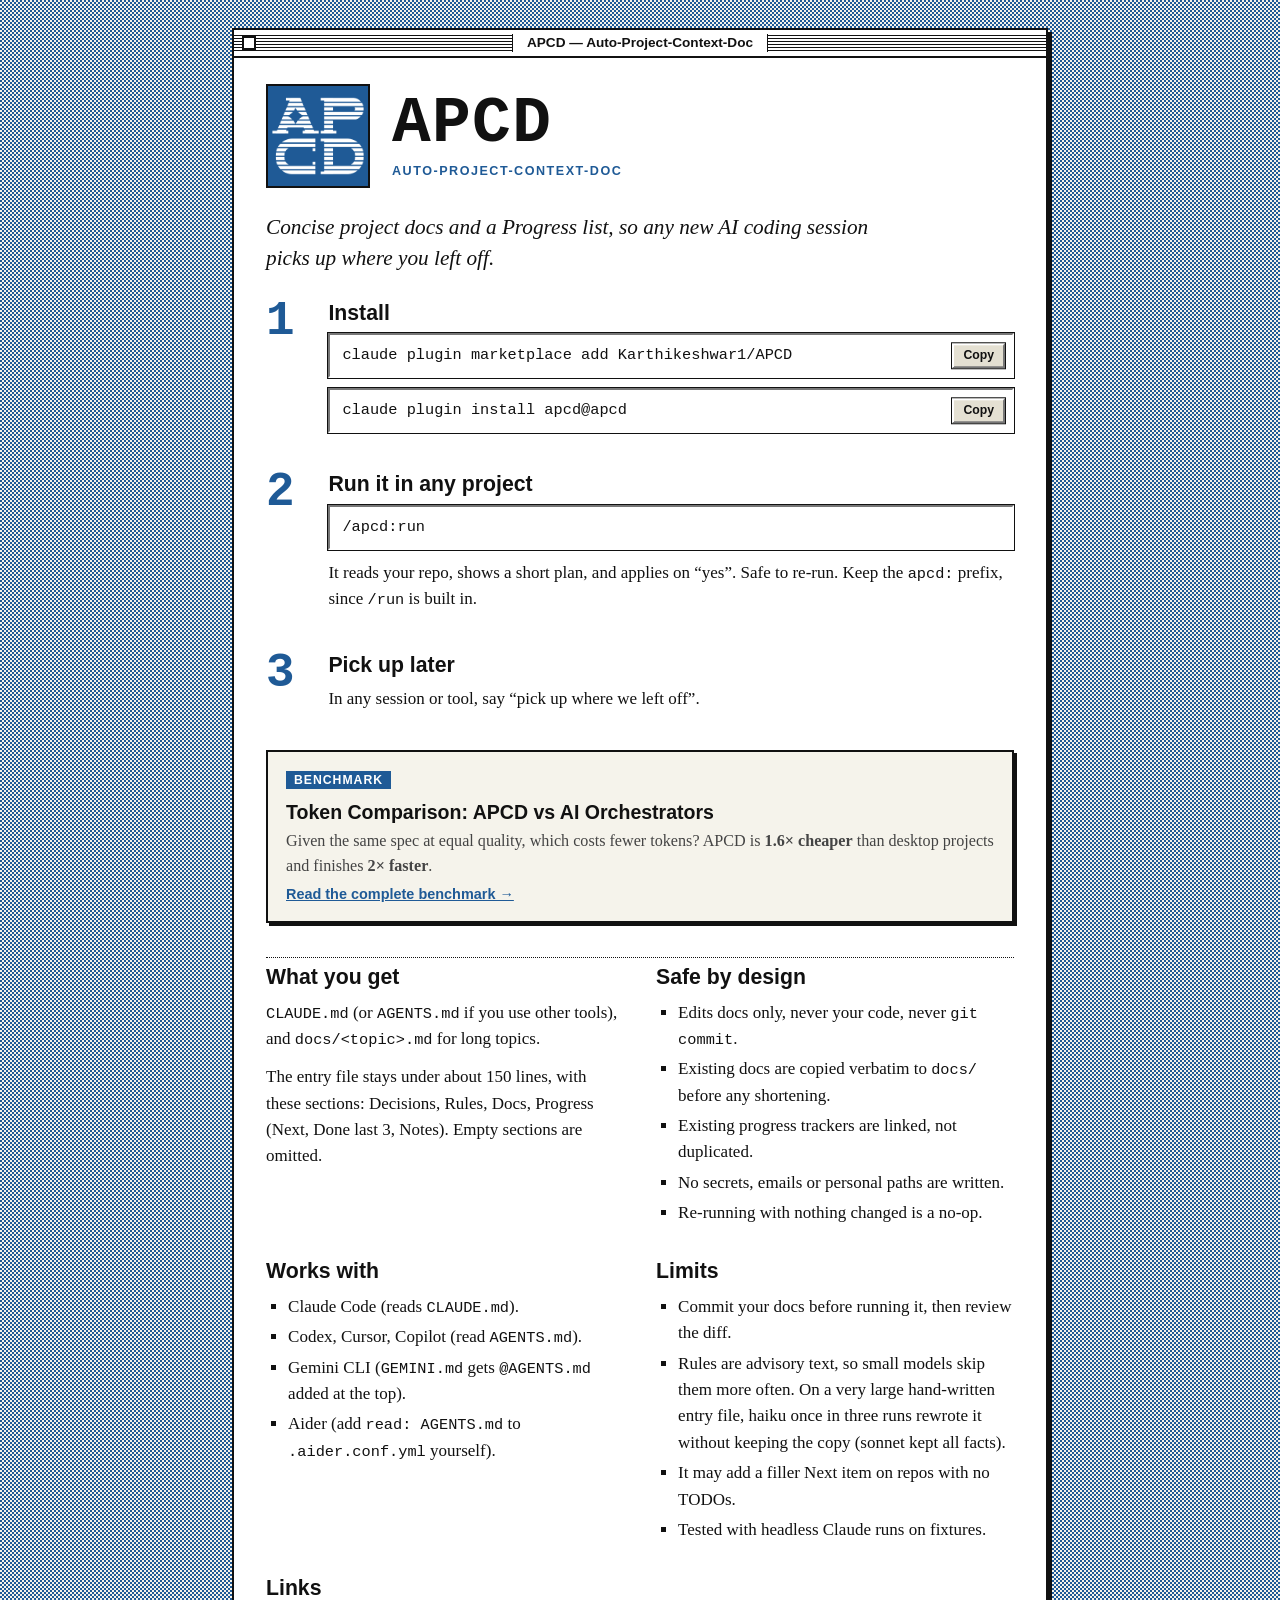
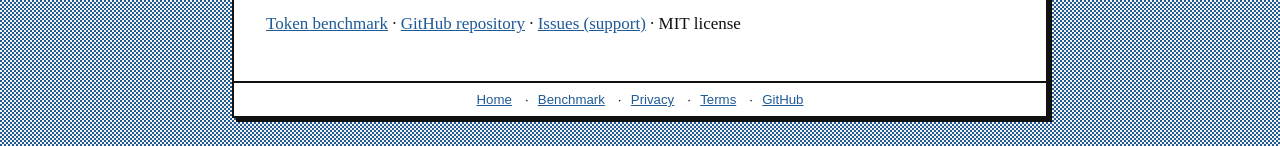
==== commit 94290086: "Add more info" ====
--- a/index.html
+++ b/index.html
@@ -50,6 +50,14 @@
 <p>In any session or tool, say <q>pick up where we left off</q>.</p></div>
 </section>
 
+<!-- Benchmark Callout Banner -->
+<a href="comparison/" class="bench-banner">
+  <span class="bench-badge">Benchmark</span>
+  <h3>Token Comparison: APCD vs AI Orchestrators</h3>
+  <p>Given the same spec at equal quality, which costs fewer tokens? APCD is <strong>1.6&times; cheaper</strong> than desktop projects and finishes <strong>2&times; faster</strong>.</p>
+  <span class="bench-link">Read the complete benchmark &rarr;</span>
+</a>
+
 <div class="ref">
 <div class="cols">
 <section id="output" aria-labelledby="h-output">
@@ -90,7 +98,7 @@
 </div>
 <section id="links" aria-labelledby="h-links">
 <h2 id="h-links">Links</h2>
-<p><a href="https://github.com/Karthikeshwar1/APCD">GitHub repository</a> &middot; <a href="https://github.com/Karthikeshwar1/APCD/issues">Issues (support)</a> &middot; MIT license</p>
+<p><a href="comparison/">Token benchmark</a> &middot; <a href="https://github.com/Karthikeshwar1/APCD">GitHub repository</a> &middot; <a href="https://github.com/Karthikeshwar1/APCD/issues">Issues (support)</a> &middot; MIT license</p>
 </section>
 </div>
 </main>
@@ -98,6 +106,7 @@
 <footer>
 <nav aria-label="Footer"><ul>
 <li><a href="./">Home</a></li>
+<li><a href="comparison/">Benchmark</a></li>
 <li><a href="privacy/">Privacy</a></li>
 <li><a href="terms/">Terms</a></li>
 <li><a href="https://github.com/Karthikeshwar1/APCD">GitHub</a></li>
--- a/style.css
+++ b/style.css
@@ -2,6 +2,7 @@
   --desk-a:#1F5A96;--desk-b:#F6F3EA;
   --win:#fff;--ink:#111;--muted:#444;--blue:#1F5A96;--orange:#F5821F;
   --link:#1F5A96;--visited:#5a3a8a;--field:#fff;--btn:#E4E0D2;--hi:#fff;--lo:#777;
+  --box-bg:#F5F3EB;--row-p:#E8F2FC;--row-o:#FFF5E8;--border-tbl:#B0A898;
   --slab:Rockwell,"Rockwell Extra Bold","Roboto Slab","Courier New",Georgia,serif;
   --body:"Times New Roman",Times,"Liberation Serif",serif;
   --sans:Geneva,Helvetica,"Helvetica Neue",Arial,sans-serif;
@@ -11,10 +12,11 @@
   :root:not([data-theme=light]){
     --desk-a:#0B1F3A;--desk-b:#17375f;--win:#0E2A4D;--ink:#EDEBDD;--muted:#B8C2D0;--blue:#9CC3F0;
     --link:#9CC3F0;--visited:#C6AEE8;--field:#07162B;--btn:#1B3D68;--hi:#4a74a8;--lo:#04101f;
+    --box-bg:#12325A;--row-p:#163E6E;--row-o:#2D281D;--border-tbl:#2A507F;
   }
 }
 *{box-sizing:border-box}
-html{font-size:106.25%;-webkit-text-size-adjust:100%}
+html{font-size:106.25%;-webkit-text-size-adjust:100%;scroll-behavior:smooth}
 body{margin:0;padding:28px 16px;color:var(--ink);font:1rem/1.55 var(--body);
   background-color:var(--desk-a);
   background-image:conic-gradient(var(--desk-b) 25%,transparent 0 50%,var(--desk-b) 0 75%,transparent 0);
@@ -25,26 +27,27 @@
 .skip{position:absolute;left:-999px}
 .skip:focus{left:16px;top:8px;background:var(--win);color:var(--ink);padding:4px 8px;z-index:9}
 
-.window{max-width:46rem;margin:0 auto;background:var(--win);border:2px solid var(--ink);box-shadow:4px 4px 0 var(--ink)}
-.titlebar{position:relative;height:26px;border-bottom:2px solid var(--ink);display:flex;align-items:center;justify-content:center;
+.window{max-width:48rem;margin:0 auto;background:var(--win);border:2px solid var(--ink);box-shadow:4px 4px 0 var(--ink)}
+.titlebar{position:relative;height:28px;border-bottom:2px solid var(--ink);display:flex;align-items:center;justify-content:center;
   background:repeating-linear-gradient(to bottom,var(--ink) 0 1px,transparent 1px 3px) center/100% 16px no-repeat,var(--win)}
-.titlebar span{background:var(--win);padding:0 12px;font:700 .8rem/1 var(--sans)}
-.titlebar i{position:absolute;left:8px;top:5px;width:14px;height:14px;background:var(--win);border:2px solid var(--ink)}
-.pane{padding:28px 32px 20px}
+.titlebar span{background:var(--win);padding:2px 14px;font:700 .8rem/1 var(--sans);border-left:1px solid var(--ink);border-right:1px solid var(--ink)}
+.titlebar i{position:absolute;left:8px;top:6px;width:14px;height:14px;background:var(--win);border:2px solid var(--ink)}
+.pane{padding:26px 32px 24px}
 
-.mast{display:flex;gap:22px;align-items:center;margin-bottom:26px}
+.mast{display:flex;gap:22px;align-items:center;margin-bottom:24px}
 .mast img{width:104px;height:104px;flex:none;display:block;border:2px solid var(--ink)}
-.mast h1{margin:0;font:900 clamp(2.6rem,11vw,4.2rem)/.95 var(--slab);letter-spacing:.03em}
-.mast .sub{margin:8px 0 0;font:700 .72rem/1.3 var(--sans);letter-spacing:.14em;text-transform:uppercase;color:var(--blue)}
+.mast h1{margin:0;font:900 clamp(2.4rem,10vw,3.8rem)/.95 var(--slab);letter-spacing:.02em}
+.mast .sub{margin:8px 0 0;font:700 .74rem/1.3 var(--sans);letter-spacing:.12em;text-transform:uppercase;color:var(--blue)}
 .mast a{color:inherit;text-decoration:none}
-.tag{font:italic 1.3rem/1.4 var(--body);margin:0 0 30px;max-width:34rem}
+.tag{font:italic 1.25rem/1.45 var(--body);margin:0 0 24px;max-width:38rem}
 
 .step{display:grid;grid-template-columns:3.2rem minmax(0,1fr);gap:0 8px;margin:0 0 26px}
 .step .num{font:900 2.8rem/1 var(--slab);color:var(--blue)}
 .step h2{margin:2px 0 6px}
 .step>div{grid-column:2}
-h2{font:700 1.2rem/1.25 var(--sans);margin:0 0 6px}
-h3{font:700 .95rem var(--sans);margin:14px 0 4px;color:var(--blue)}
+h2{font:700 1.25rem/1.3 var(--sans);margin:0 0 8px}
+h3{font:700 1.02rem var(--sans);margin:18px 0 6px;color:var(--blue)}
+h4{font:700 .9rem var(--sans);margin:10px 0 4px}
 p,ul{margin:0 0 12px}
 ul{padding-left:1.3rem;list-style:square}
 li{margin-bottom:4px}
@@ -61,6 +64,73 @@
 .cols{display:grid;grid-template-columns:1fr 1fr;gap:0 32px}
 .ref section{margin:0 0 20px}
 
+/* Retro Callout Banner */
+.bench-banner{display:block;text-decoration:none;color:inherit;margin:22px 0 28px;background:var(--box-bg);border:2px solid var(--ink);box-shadow:3px 3px 0 var(--ink);padding:14px 18px}
+.bench-banner:hover{background:var(--btn)}
+.bench-badge{font:700 .72rem var(--sans);background:var(--blue);color:#fff;padding:2px 8px;letter-spacing:.08em;text-transform:uppercase}
+@media (prefers-color-scheme:dark){
+  :root:not([data-theme=light]) .bench-badge{background:var(--blue);color:#07162B}
+}
+.bench-banner h3{margin:8px 0 4px;font:700 1.15rem var(--sans);color:var(--ink)}
+.bench-banner p{margin:0;font-size:.95rem;color:var(--muted)}
+.bench-link{display:inline-block;margin-top:8px;font:700 .85rem var(--sans);color:var(--link);text-decoration:underline}
+
+/* Table of Contents / Sticky Jump Bar */
+.toc-nav{margin:0 0 24px;padding:10px 14px;background:var(--box-bg);border:2px solid;border-color:var(--hi) var(--lo) var(--lo) var(--hi);outline:1px solid var(--ink);font:700 .82rem var(--sans)}
+.toc-title{display:inline-block;margin-right:8px;text-transform:uppercase;letter-spacing:.05em;color:var(--blue)}
+.toc-links{display:inline;list-style:none;padding:0;margin:0}
+.toc-links li{display:inline;margin:0}
+.toc-links li+li::before{content:"\00b7";margin:0 .6em;color:var(--muted)}
+
+/* Benchmark Specific Elements */
+.bench-section{margin:0 0 32px;padding-top:12px;border-top:1px dashed var(--border-tbl)}
+.bench-section:first-of-type{border-top:none;padding-top:0}
+.sec-emoji{margin-right:4px;font-size:1.15em;vertical-align:-1px}
+.clean-list{padding-left:1.2rem;margin-bottom:14px}
+.clean-list li{margin-bottom:6px}
+
+.callout-box{background:var(--box-bg);border:2px solid var(--ink);box-shadow:3px 3px 0 var(--ink);padding:14px 18px;margin:0 0 26px}
+.callout-header{font:900 .85rem var(--sans);text-transform:uppercase;letter-spacing:.1em;color:var(--blue);margin-bottom:6px}
+.callout-box p{margin:0;font-size:.98rem}
+
+.note-quote{margin:16px 0;padding:10px 16px;background:var(--box-bg);border-left:4px solid var(--blue);font-style:italic}
+.footnote-text{font-size:.85rem;color:var(--muted);margin-top:6px}
+
+/* Tables in 1990s Inset / Outset Style */
+.table-wrap{overflow-x:auto;margin:12px 0 16px}
+.data-table{width:100%;border-collapse:collapse;font:13px/1.45 var(--sans);text-align:left;background:var(--win);border:2px solid;border-color:var(--hi) var(--lo) var(--lo) var(--hi)}
+.data-table th, .data-table td{padding:8px 10px;border:1px solid var(--border-tbl)}
+.data-table th{background:var(--btn);font-weight:700;color:var(--ink);border-bottom:2px solid var(--ink)}
+.data-table tbody tr:nth-child(even){background:rgba(0,0,0,.02)}
+.highlight-table tbody tr.row-p{background:var(--row-p)}
+.highlight-table tbody tr.row-o{background:var(--row-o)}
+.highlight-val{color:var(--blue);font-weight:700}
+
+/* Badges */
+.badge{display:inline-block;padding:2px 6px;font:700 .75rem var(--sans);border:1px solid var(--ink)}
+.badge-p{background:#E0EEF9;color:#0E3B66}
+.badge-o{background:#FFEBD4;color:#783904}
+@media (prefers-color-scheme:dark){
+  :root:not([data-theme=light]) .badge-p{background:#1B3D68;color:#9CC3F0}
+  :root:not([data-theme=light]) .badge-o{background:#4D300E;color:#F8B878}
+}
+
+/* Cards & Subsections */
+.sub-card{background:var(--win);border:2px solid var(--border-tbl);padding:14px 16px;margin:16px 0 20px}
+.sub-card h3{margin-top:0}
+.insight-box{background:var(--box-bg);padding:10px 14px;border:1px solid var(--border-tbl);margin-top:12px;font-size:.92rem}
+.insight-box strong{color:var(--blue)}
+.insight-box ul{margin:6px 0 0;padding-left:1.2rem}
+
+/* Findings Grid */
+.findings-grid{display:grid;grid-template-columns:1fr;gap:12px;margin:16px 0}
+.finding-tile{display:grid;grid-template-columns:3rem minmax(0,1fr);gap:12px;background:var(--box-bg);border:2px solid;border-color:var(--hi) var(--lo) var(--lo) var(--hi);outline:1px solid var(--ink);padding:12px 14px;align-items:start}
+.finding-num{font:900 1.8rem/1 var(--slab);color:var(--blue);text-align:center}
+.finding-tile h3{margin:0 0 4px;font-size:1.02rem;color:var(--ink)}
+.finding-tile p{margin:0;font-size:.94rem}
+
+.back-bar{margin:28px 0 10px;padding:10px;text-align:center;font:700 .85rem var(--sans);border:1px dashed var(--border-tbl);background:var(--box-bg)}
+
 footer{border-top:2px solid var(--ink);padding:9px 16px;text-align:center;font:.78rem var(--sans);background:var(--win)}
 footer ul{list-style:none;margin:0;padding:0}
 footer li{display:inline;margin:0}
@@ -74,5 +144,8 @@
   .mast{gap:14px}.mast img{width:72px;height:72px}
   .step{grid-template-columns:2.4rem minmax(0,1fr)}
   .step .num{font-size:2.2rem}
+  .data-table th, .data-table td{padding:6px 6px;font-size:12px}
+  .finding-tile{grid-template-columns:2.2rem minmax(0,1fr);gap:8px}
+  .finding-num{font-size:1.4rem}
 }
 @media (max-width:360px){.code pre{padding-right:12px;padding-bottom:42px}.code button{top:auto;bottom:6px;transform:none}}
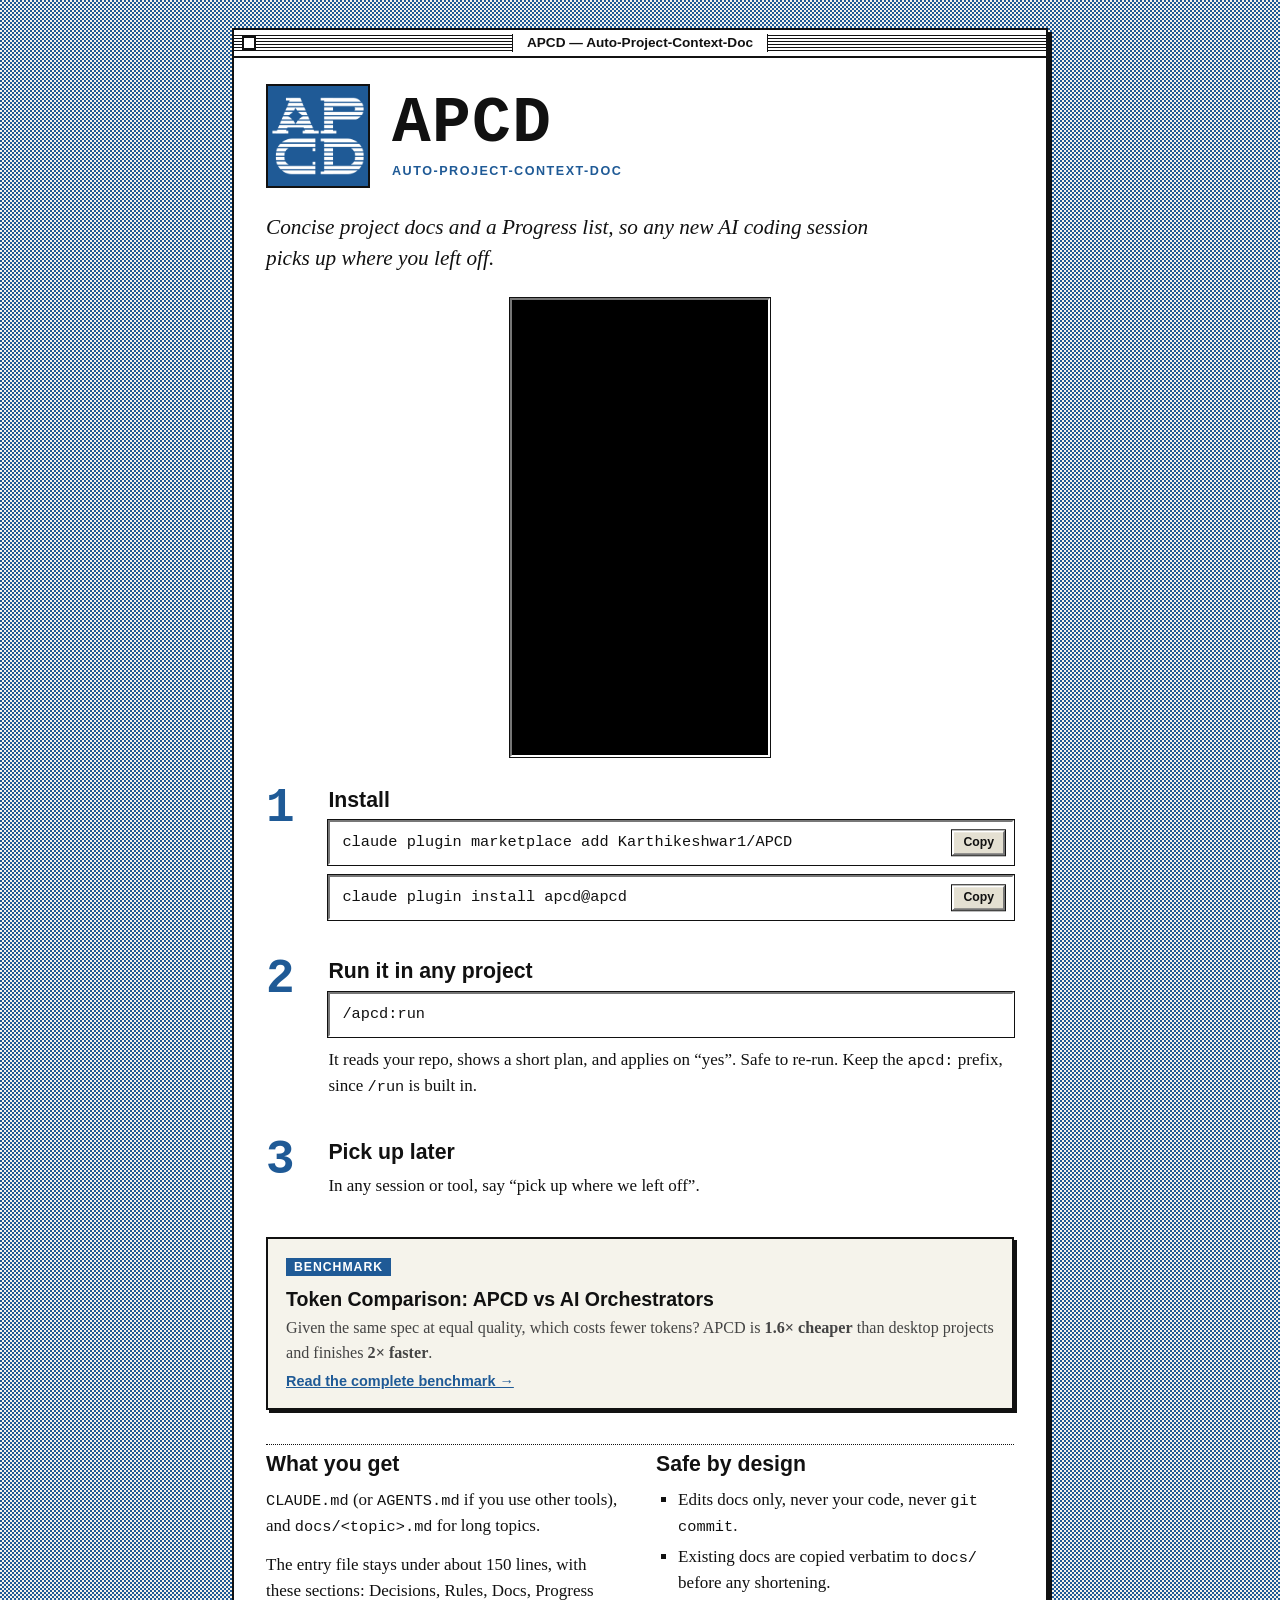
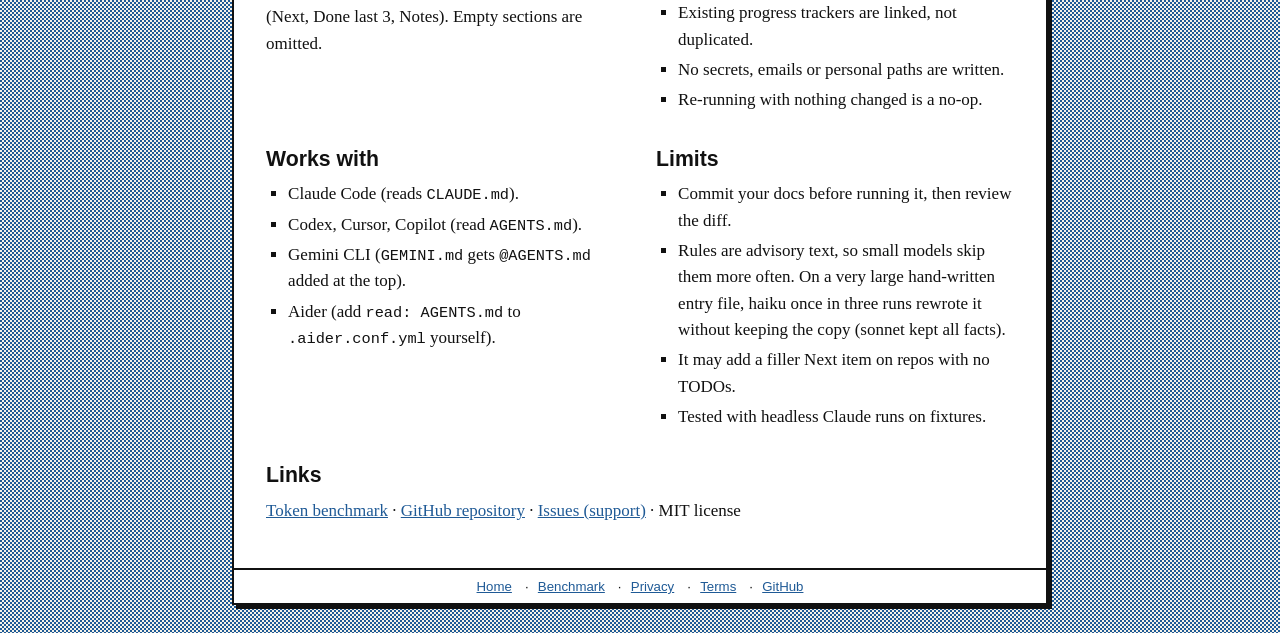
==== commit 069f63ee: "Add logo video" ====
--- a/index.html
+++ b/index.html
@@ -29,6 +29,12 @@
 </header>
 <main id="main">
 <p class="tag">Concise project docs and a Progress list, so any new AI coding session picks up where you left off.</p>
+
+<div class="video-frame">
+  <video id="demo-video" autoplay muted loop playsinline preload="auto" width="720" height="1280" title="APCD Demonstration">
+    <source src="assets/apcd-video.mp4" type="video/mp4">
+  </video>
+</div>
 
 <section class="step" id="install" aria-labelledby="h-install">
 <span class="num" aria-hidden="true">1</span>
--- a/style.css
+++ b/style.css
@@ -59,6 +59,11 @@
 .js .code button{display:block}
 .code button:active{border-color:var(--lo) var(--hi) var(--hi) var(--lo)}
 .code.nocopy pre{padding-right:12px}
+
+/* Video Demo Frame (Vertical 9:16 Video, Tap to Pause/Play) */
+.video-frame{max-width:260px;margin:0 auto 28px;background:#000;border:2px solid;border-color:var(--lo) var(--hi) var(--hi) var(--lo);outline:1px solid var(--ink);cursor:pointer;line-height:0}
+.video-frame video{display:block;width:100%;height:auto;aspect-ratio:720/1280;background:#000;cursor:pointer}
+.video-frame video::-webkit-media-controls{display:none!important}
 
 .ref{margin-top:34px;padding-top:6px;border-top:1px dotted var(--ink)}
 .cols{display:grid;grid-template-columns:1fr 1fr;gap:0 32px}
